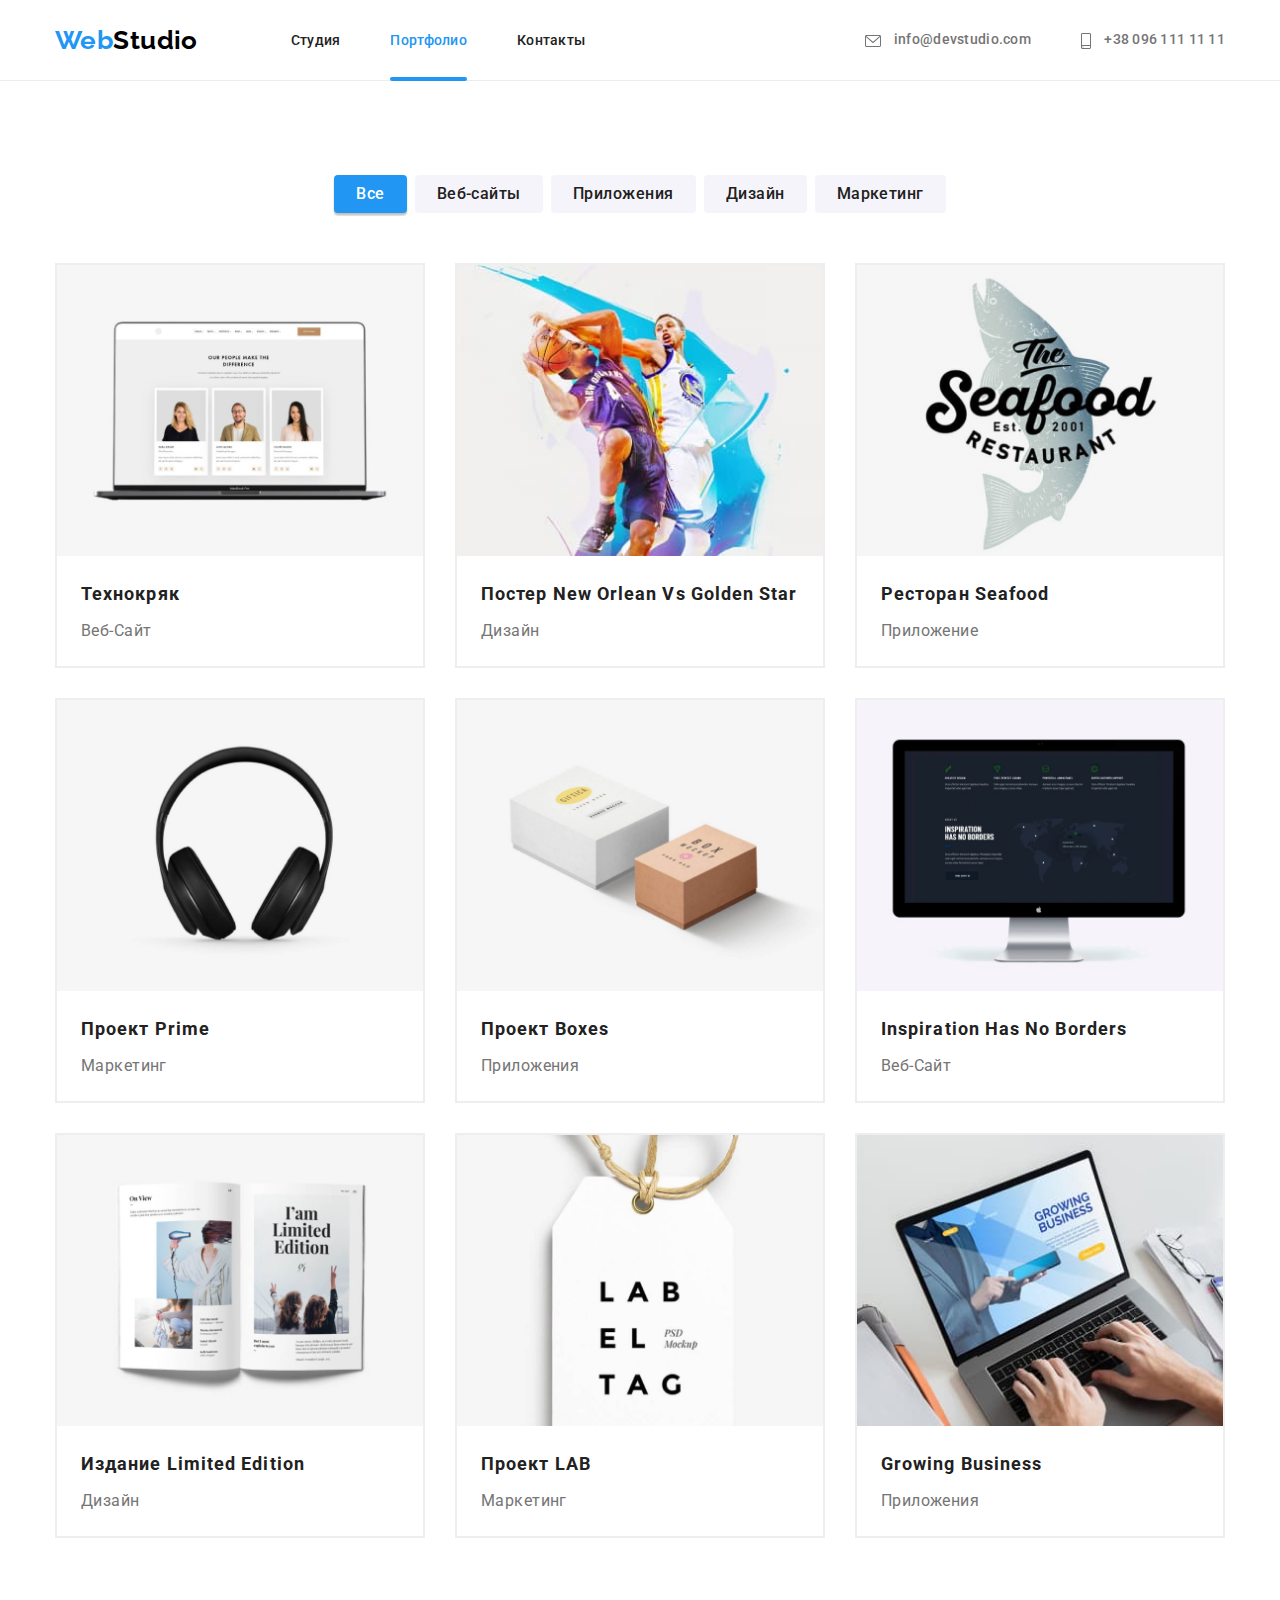
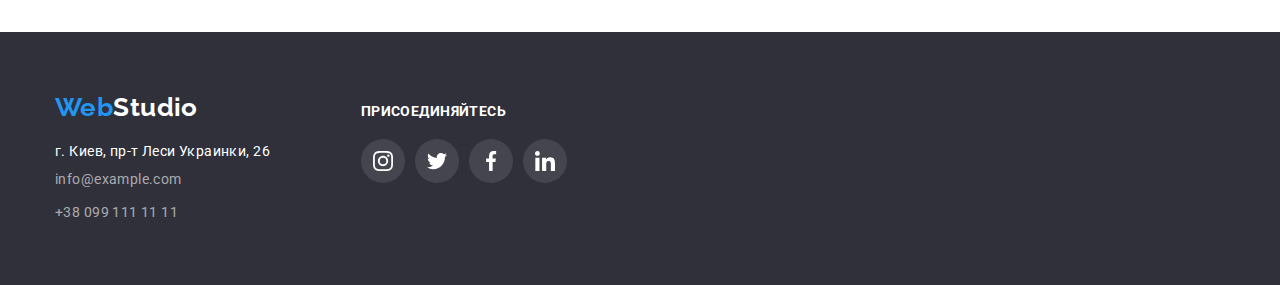
==== pages/portfolio.html @ 18b7f1b2 "project" ====
<!DOCTYPE html>
<html lang="ru">
  <head>
    <meta charset="UTF-8" />
    <meta http-equiv="X-UA-Compatible" content="IE=edge" />
    <meta name="viewport" content="width=device-width, initial-scale=1.0" />
    <title>Портфолио</title>
    <link rel="preconnect" href="https://fonts.gstatic.com" />
    <link
      href="https://fonts.googleapis.com/css2?family=Oleo+Script&family=Raleway:wght@700&family=Roboto:wght@400;500;700&display=swap"
      rel="stylesheet"
    />
    <link
      rel="stylesheet"
      href="https://cdn.jsdelivr.net/npm/modern-normalize@1.0.0/modern-normalize.min.css"
    />
    <link rel="stylesheet" href="../css/variables.css" />
    <link rel="stylesheet" href="../css/style.css" />
  </head>
  <body>
    <header class="header">
      <div class="canvas">
        <div class="container">
          <p class="logo">
            <a class="link" href="../index.html"
              >Web<span class="logoheader-secondpart">Studio</span></a
            >
          </p>
          <nav class="menu">
            <ul class="nav-menu">
              <li class="listitem">
                <a class="link" href="../index.html">Студия</a>
              </li>
              <li class="listitem">
                <a class="link active" href="portfolio.html">Портфолио</a>
              </li>
              <li class="listitem">
                <a class="link" href="#contacts">Контакты</a>
              </li>
            </ul>
          </nav>
          <ul class="listinfo">
            <li class="listitem">
              <a class="link header-info" href="mailto:info@devstudio.com">
                <svg class="mailto" width="16" height="12">
                  <use href="../images/icons.svg#envelope"></use>
                </svg>
                info@devstudio.com</a
              >
            </li>
            <li class="listitem">
              <a class="link header-info" href="tel:+380961111111">
                <svg class="tel" width="10" height="16">
                  <use href="../images/icons.svg#smartphone"></use>
                </svg>
                +38 096 111 11 11</a
              >
            </li>
          </ul>
        </div>
      </div>
    </header>
    <main>
      <section class="section-portfolio">
        <div class="container">
          <h1 class="nonevisible">Наши работы</h1>
          <!-- Группа кнопок для фильтра работ -->
          <ul class="filter-nav">
            <li class="listitem">
              <button class="filter-btn active" type="submit">Все</button>
            </li>
            <li class="listitem">
              <button class="filter-btn" type="submit">Веб-сайты</button>
            </li>
            <li class="listitem">
              <button class="filter-btn" type="submit">Приложения</button>
            </li>
            <li class="listitem">
              <button class="filter-btn" type="submit">Дизайн</button>
            </li>
            <li class="listitem">
              <button class="filter-btn" type="submit">Маркетинг</button>
            </li>
          </ul>
          <!-- Группа карточек с работами -->
          <div class="portfolio-card-container">
            <ul class="portfolio-list">
              <li class="listitem">
                <a href="#">
                  <div class="portfolio-card-img">
                    <img
                      src="../images/portfolio1.jpg"
                      alt="Веб-сайт Технокряк"
                    />
                    <div class="container-overlay">
                      <p class="card-description">
                        Технокряк это современная площадка распространения
                        коронавируса. Компании используют эту платформу для
                        цифрового шпионажа и атак на защищённые сервера
                        конкурентов.
                      </p>
                    </div>
                  </div>
                  <div class="prtfolio-card-content">
                    <h2 class="title">Технокряк</h2>
                    <p class="text">Веб-сайт</p>
                  </div>
                </a>
              </li>
              <li class="listitem">
                <a href="#">
                  <div class="portfolio-card-img">
                    <img
                      src="../images/portfolio2.jpg"
                      alt="Дизайн Постер New Orlean vs Golden Star"
                    />
                    <div class="container-overlay">
                      <p class="card-description">
                        Lorem ipsum dolor sit amet consectetur adipisicing elit.
                        Asperiores, eum quasi consequatur numquam atque
                        voluptatum nemo natus ab. Necessitatibus, asperiores!
                      </p>
                    </div>
                  </div>
                  <div class="prtfolio-card-content">
                    <h2 class="title">Постер New Orlean vs Golden Star</h2>
                    <p class="text">Дизайн</p>
                  </div>
                </a>
              </li>
              <li class="listitem">
                <a href="#">
                  <div class="portfolio-card-img">
                    <img
                      src="../images/portfolio3.jpg"
                      alt="Приложение Ресторан Seafood"
                    />
                    <div class="container-overlay">
                      <p class="card-description">
                        Lorem ipsum dolor sit amet consectetur adipisicing elit.
                        Asperiores, eum quasi consequatur numquam atque
                        voluptatum nemo natus ab. Necessitatibus, asperiores!
                      </p>
                    </div>
                  </div>
                  <div class="prtfolio-card-content">
                    <h2 class="title">Ресторан Seafood</h2>
                    <p class="text">Приложение</p>
                  </div>
                </a>
              </li>
              <li class="listitem">
                <a href="#">
                  <div class="portfolio-card-img">
                    <img
                      src="../images/portfolio4.jpg"
                      alt="Маркетинг Проект Prime"
                    />
                    <div class="container-overlay">
                      <p class="card-description">
                        Lorem ipsum dolor sit amet consectetur adipisicing elit.
                        Asperiores, eum quasi consequatur numquam atque
                        voluptatum nemo natus ab. Necessitatibus, asperiores!
                      </p>
                    </div>
                  </div>
                  <div class="prtfolio-card-content">
                    <h2 class="title">Проект Prime</h2>
                    <p class="text">Маркетинг</p>
                  </div>
                </a>
              </li>
              <li class="listitem">
                <a href="#">
                  <div class="portfolio-card-img">
                    <img
                      src="../images/portfolio5.jpg"
                      alt="Приложение Проект Boxes"
                    />
                    <div class="container-overlay">
                      <p class="card-description">
                        Lorem ipsum dolor sit amet consectetur adipisicing elit.
                        Asperiores, eum quasi consequatur numquam atque
                        voluptatum nemo natus ab. Necessitatibus, asperiores!
                      </p>
                    </div>
                  </div>
                  <div class="prtfolio-card-content">
                    <h2 class="title">Проект Boxes</h2>
                    <p class="text">Приложения</p>
                  </div>
                </a>
              </li>
              <li class="listitem">
                <a href="#">
                  <div class="portfolio-card-img">
                    <img
                      src="../images/portfolio6.jpg"
                      alt="Веб-сайт Inspiration has no Borders"
                    />
                    <div class="container-overlay">
                      <p class="card-description">
                        Lorem ipsum dolor sit amet consectetur adipisicing elit.
                        Asperiores, eum quasi consequatur numquam atque
                        voluptatum nemo natus ab. Necessitatibus, asperiores!
                      </p>
                    </div>
                  </div>
                  <div class="prtfolio-card-content">
                    <h2 class="title">Inspiration has no Borders</h2>
                    <p class="text">Веб-сайт</p>
                  </div>
                </a>
              </li>
              <li class="listitem">
                <a href="#">
                  <div class="portfolio-card-img">
                    <img
                      src="../images/portfolio7.jpg"
                      alt="Дизайн Издание Limited Edition"
                    />
                    <div class="container-overlay">
                      <p class="card-description">
                        Lorem ipsum dolor sit amet consectetur adipisicing elit.
                        Asperiores, eum quasi consequatur numquam atque
                        voluptatum nemo natus ab. Necessitatibus, asperiores!
                      </p>
                    </div>
                  </div>
                  <div class="prtfolio-card-content">
                    <h2 class="title">Издание Limited Edition</h2>
                    <p class="text">Дизайн</p>
                  </div>
                </a>
              </li>
              <li class="listitem">
                <a href="#">
                  <div class="portfolio-card-img">
                    <img
                      src="../images/portfolio8.jpg"
                      alt="Маркетинг Проект LAB"
                    />
                    <div class="container-overlay">
                      <p class="card-description">
                        Lorem ipsum dolor sit amet consectetur adipisicing elit.
                        Asperiores, eum quasi consequatur numquam atque
                        voluptatum nemo natus ab. Necessitatibus, asperiores!
                      </p>
                    </div>
                  </div>
                  <div class="prtfolio-card-content">
                    <h2 class="title">Проект LAB</h2>
                    <p class="text">Маркетинг</p>
                  </div>
                </a>
              </li>
              <li class="listitem">
                <a href="#">
                  <div class="portfolio-card-img">
                    <img
                      src="../images/portfolio9.jpg"
                      alt="Приложение Growing Business"
                    />
                    <div class="container-overlay">
                      <p class="card-description">
                        Lorem ipsum dolor sit amet consectetur adipisicing elit.
                        Asperiores, eum quasi consequatur numquam atque
                        voluptatum nemo natus ab. Necessitatibus, asperiores!
                      </p>
                    </div>
                  </div>
                  <div class="prtfolio-card-content">
                    <h2 class="title">Growing Business</h2>
                    <p class="text">Приложения</p>
                  </div>
                </a>
              </li>
            </ul>
          </div>
        </div>
      </section>
    </main>
    <!-- Section FOOTER -->
    <footer class="footer">
      <div class="canvas">
        <div class="container">
          <div class="footer-block-wrap">
            <p class="logo">
              <a class="link" href="../index.html"
                >Web<span class="logofooter-secondpart">Studio</span></a
              >
            </p>
            <address id="contacts">
              <p class="address-info">г. Киев, пр-т Леси Украинки, 26</p>
              <ul class="listinfo">
                <li class="listitem">
                  <a class="link footer-info" href="mailto:info@example.com"
                    >info@example.com</a
                  >
                </li>
                <li class="listitem">
                  <a class="link footer-info" href="tel:+380991111111"
                    >+38 099 111 11 11</a
                  >
                </li>
              </ul>
            </address>
          </div>
          <div class="footer-block-wrap social">
            <h2 class="title">Присоединяйтесь</h2>
            <ul class="social-footer-list">
              <li class="social-footer-list-item">
                <a href="https://instagram.com">
                  <svg class="social" width="20" height="20">
                    <use href="../images/icons.svg#social-instagram"></use>
                  </svg>
                </a>
              </li>
              <li class="social-footer-list-item">
                <a href="https://twitter.com">
                  <svg class="social" width="20" height="20">
                    <use href="../images/icons.svg#social-twitter"></use>
                  </svg>
                </a>
              </li>
              <li class="social-footer-list-item">
                <a href="https://facebook.com">
                  <svg class="social" width="20" height="20">
                    <use href="../images/icons.svg#social-facebook"></use>
                  </svg>
                </a>
              </li>
              <li class="social-footer-list-item">
                <a href="https://linkedin.com">
                  <svg class="social" width="20" height="20">
                    <use href="../images/icons.svg#social-linkedin"></use>
                  </svg>
                </a>
              </li>
            </ul>
          </div>
        </div>
      </div>
    </footer>
  </body>
</html>
---- css/variables.css ----
:root {
  --basic-textcolor: rgba(117, 117, 117, 1);
  --white-color: rgba(255, 255, 255, 1);
  --accent-color: rgba(33, 150, 243, 1);
  --basic-hcolor: rgba(33, 33, 33, 1);
  --footter-acolor: rgba(255, 255, 255, 0.6);
  --footter-acolor-10: rgba(255, 255, 255, 0.1);
  --accent-bgcolor: rgba(47, 48, 58, 1);
  --accent-bgcolor-40: rgba(47, 48, 58, 0.4);
  --accent-bgcolor-80: rgba(47, 48, 58, 0.8);
  --section-bgcolor: rgba(245, 244, 250, 1);
  --logoheader-second-color: rgba(0, 0, 0, 1);
  --logofooter-second-color: rgba(255, 255, 255, 1);
  --border-cards-color: rgba(238, 238, 238, 1);
  --border-header-color: rgba(236, 236, 236, 1);
  --social-color: rgba(175, 177, 184, 1);
  --width-container: 1200px;
  --width-canvas: 1600px;
  --height-canvas: 600px;
  --min-indent: 30px;
  --card-shadow: 0px 2px 1px -1px rgba(0, 0, 0, 0.2),
    0px 1px 1px 0px rgba(0, 0, 0, 0.14), 0px 1px 3px 0px rgba(0, 0, 0, 0.12);
  --timing-transition: cubic-bezier(0.4, 0, 0.2, 1);
}

/* 
Черный лого rgba(0,0,0,1);
акцент rgba(33,150,243,1);
неактивный меню rgba(33,33,33,1);
неактивная ссылка rgba(117,117,117,1);
Основной белый rgba(255,255,255,1);
border: 1px solid 236,236,236,1
 */
---- css/style.css ----
/* font-family: 'Oleo Script', cursive;
font-family: 'Raleway', sans-serif; */
/* 
* {
  outline: 1px solid tomato;
} */

body {
  font-family: 'Roboto', sans-serif;
  font-weight: 400;
  font-size: 14px;
  line-height: 1.143;
  letter-spacing: 0.03em;
  color: var(--basic-textcolor);
}

img {
  display: block;
  max-width: 100%;
  height: auto;
}

/* reset style for tags and base classes*/

body h1,
body h2,
body h3,
body h4,
body h5,
body h6,
body p,
body ul {
  padding: 0;
  margin: 0;
  margin-block-start: 0;
  margin-block-end: 0;
}

address {
  font-style: normal;
}

.listitem {
  list-style: none;
}

.link {
  text-decoration: none;
  outline: none;
}

/* Style general container */
/* container */
.canvas {
  max-width: 100%;
  min-width: var(--width-container);
  margin: 0 auto;
}

.container {
  width: var(--width-container);
  padding: 94px 15px;
  margin: 0 auto;
}

/* general style section */
.base-title {
  margin-bottom: 50px;
  font-weight: 700;
  color: var(--basic-hcolor);
  font-size: 36px;
  line-height: 1.17;
  text-align: center;
}

.title {
  font-weight: 700;
  color: var(--basic-hcolor);
  text-transform: uppercase;
}

.text {
  line-height: 1.71;
}

/* general HEADER and FOOTTER sections: logo, menu, contact*/
.header > .canvas {
  border-bottom: 1px solid var(--border-header-color);
}

.header .container {
  padding-top: 0;
  padding-bottom: 0;
  display: flex;
  align-items: center;
  min-height: 80px;
}

.logo {
  margin-right: 93px;
}

.logo .link {
  font-family: 'Raleway', sans-serif;
  color: var(--accent-color);
  font-weight: 700;
  font-size: 26px;
  line-height: 1.19;
  outline: none;
}

.logo .link:focus {
  box-shadow: 0 0 0 3px var(--accent-color);
}

.logoheader-secondpart {
  color: var(--logoheader-second-color);
}

.logofooter-secondpart {
  color: var(--logofooter-second-color);
}

/* style header lists for menu and contact-info*/
.nav-menu {
  display: flex;
  align-items: center;
}

.nav-menu .listitem {
  position: relative;
}

.nav-menu .listitem:not(:first-child) {
  margin-left: 50px;
}

.menu .link {
  display: inline-block;
  padding-top: 32px;
  padding-bottom: 32px;
  color: var(--basic-hcolor);
  font-weight: 500;
  letter-spacing: 0.02em;
  outline: none;
}

.menu .link::after {
  content: '';
  display: block;
  position: absolute;
  width: 100%;
  height: 4px;
  border-radius: 2px;
  bottom: -1px;
  right: 0;
  background: var(--accent-color);
  transform: scaleX(0);
  transition-property: transform;
  transition-duration: 250ms;
  transition-timing-function: var(--timing-transition);
}

.header .listinfo {
  display: flex;
  margin-left: auto;
}

.header .listinfo .listitem:not(:last-child) {
  margin-right: 50px;
}

.menu .link:hover,
.listinfo .link:hover,
.menu .link:focus,
.listinfo .link:focus {
  color: var(--accent-color);
}

.menu .link:not(.active):hover::after,
.menu .link:not(.active):focus::after {
  content: '';
  display: block;
  transform: scaleX(1);
}

/* .menu .link:focus,
.listinfo .link:focus {
  box-shadow: 0 0 0 3px var(--accent-color);
} */

.menu .link.active {
  color: var(--accent-color);
}

.menu .link.active::after {
  content: '';
  width: 100%;
  transform: scaleX(1);
}

.listitem .header-info {
  display: block;
  font-weight: 500;
  letter-spacing: 0.02em;
  color: var(--basic-textcolor);
}

.mailto {
  margin-right: 10px;
  vertical-align: middle;
  fill: currentColor;
}

.tel {
  margin-right: 10px;
  vertical-align: middle;
  fill: currentColor;
}

/* style main section */

/* section Hero  */

.hero > .canvas {
  background-image: linear-gradient(
    to right,
    var(--accent-bgcolor-40),
    var(--accent-bgcolor-40)
  );
}

.hero > .canvas > .background {
  max-width: var(--width-canvas);
  min-height: var(--height-canvas);
  margin: 0 auto;
  background-position: 50% 50%;
  background-repeat: no-repeat;
  background-size: cover;
  background-image: linear-gradient(
      to right,
      var(--accent-bgcolor-40),
      var(--accent-bgcolor-40)
    ),
    url(../images/hero-background.jpg);
}

.hero .container {
  padding: 200px 0;
}

.tagline {
  display: block;
  margin-bottom: 30px;
  color: var(--white-color);
  font-weight: 900;
  font-size: 44px;
  line-height: 1.36;
  text-align: center;
  letter-spacing: 0.06em;
  text-transform: uppercase;
}

.btn-order {
  display: block;
  padding: 10px 32px;
  margin: 0 auto;
  font-weight: 700;
  font-size: 16px;
  line-height: 1.86;
  text-align: center;
  letter-spacing: 0.06em;
  background: var(--accent-color);
  color: var(--white-color);
  border-radius: 4px;
  border-style: none;
}

/* style section feuture */

.features .list {
  display: flex;
  flex-wrap: wrap;
  justify-content: space-between;
}

.nonevisible {
  display: none;
}

.features .title {
  margin-bottom: 10px;
}

.features .listitem {
  width: 270px;
}

.features .listitem > .thumb {
  width: 100%;
  height: 120px;
  margin-bottom: 30px;
  display: flex;
  justify-content: center;
  align-items: center;
  background-color: var(--section-bgcolor);
  border-radius: 4px;
}

/* style section portfolio */

.portfolio .container {
  padding-top: 0;
}

.portfolio .container-overlay {
  position: absolute;
  left: 0;
  bottom: 0;
  width: 100%;
  background-image: linear-gradient(
    to right,
    var(--accent-bgcolor-80),
    var(--accent-bgcolor-80)
  );
}

.portfolio .list {
  display: flex;
  flex-wrap: wrap;
  justify-content: space-between;
}

.portfolio .listitem {
  position: relative;
}

/* .portfolio .title {
  font-weight: 700;
  font-size: 18px;
  line-height: 2;
  letter-spacing: 0.06em;
  text-transform: capitalize;
} */

.portfolio .container-overlay > .title {
  padding: 27px 0;
  text-align: center;
  font-size: 14px;
  color: var(--white-color);
}

/* .portfolio .text {
  font-size: 16px;
  line-height: 1.88;
  text-transform: capitalize;
} */

/* style section ourteam */

.ourteam .list {
  display: flex;
  flex-wrap: wrap;
  justify-content: space-between;
}

.ourteam .listitem {
  text-align: center;
  border-style: hidden;
  border-width: 1px;
  border-radius: 0px 0px 4px 4px;
  box-shadow: var(--card-shadow);
}

.ourteam .image {
  display: block;
}

.ourteam .title {
  margin-bottom: 10px;
  display: block;
  font-weight: 500;
  font-size: 16px;
  line-height: 1.19;
  text-transform: capitalize;
}

.ourteam .text {
  display: block;
  margin-bottom: 16px;
  font-size: 16px;
  line-height: 1.19;
  text-transform: capitalize;
}

.ourteam {
  min-width: var(--width-container);
  background-color: var(--section-bgcolor);
}

.ourteam-card-content {
  padding: var(--min-indent);
  background-color: var(--white-color);
}

.social-card-list {
  display: flex;
  justify-content: space-around;
  flex-basis: 100%;
  list-style: none;
  color: var(--social-color);
}

.social-card-list-item > a {
  display: inline-flex;
  align-items: center;
  justify-content: center;
  width: 44px;
  height: 44px;
  border-radius: 50%;
  color: var(--social-color);
  outline: none;
  transition: background-color 250ms var(--timing-transition),
    color 250ms var(--timing-transition);
}

.social-card-list-item > a:hover {
  background-color: var(--accent-color);
  color: var(--white-color);
}

.social-card-list-item > a:focus {
  background-color: var(--accent-color);
  color: var(--white-color);
}

.social-card-list .social {
  fill: currentColor;
}

/* style for section clients */
.clients .list {
  display: flex;
  flex-wrap: wrap;
  justify-content: flex-start;
  margin-top: calc(-1 * var(--min-indent));
  margin-left: calc(-1 * var(--min-indent));
}

.clients .listitem {
  height: 90px;
  flex-basis: calc(100% / 6 - var(--min-indent));
  margin-top: var(--min-indent);
  margin-left: var(--min-indent);
  outline: none;
}

.clients .item-wrap {
  height: 100%;
  display: flex;
  justify-content: center;
  align-items: center;
  outline: none;
}

.clients .listitem > a {
  display: inline-block;
  width: 100%;
  height: 100%;
  text-decoration: none;
  color: inherit;
  outline: none;
  border: 1px solid var(--social-color);
  box-sizing: border-box;
  border-radius: 4px;
  box-shadow: none;
  transition: background-color 250ms var(--timing-transition),
    color 250ms var(--timing-transition),
    box-shadow 250ms var(--timing-transition);
}

.clients .listitem > a:hover {
  color: var(--accent-color);
  border-color: var(--accent-color);
}

.clients .listitem > a:focus {
  color: var(--accent-color);
  box-sizing: border-box;
  border: 0;
  box-shadow: 0 0 0 1px var(--accent-color);
}

.clients-ico {
  fill: currentColor;
}

/* style for footer */
.footer {
  min-width: var(--width-container);
  background-color: var(--accent-bgcolor);
}

.footer .container {
  display: flex;
  align-items: baseline;
  padding-bottom: 60px;
  padding-top: 60px;
}

.footer .container .footer-block-wrap:not(:first-child) {
  width: 206px;
}

.footer .container .footer-block-wrap:not(:last-child) {
  margin-right: 70px;
}

.footer .logo {
  margin-bottom: 20px;
}

.footer .address-info {
  display: block;
  margin-bottom: 9px;
  color: var(--white-color);
}

.footer .footer-info {
  display: inline-block;
}

.footer .listitem {
  display: block;
}

.footer .listinfo .listitem:not(:last-child) {
  margin-bottom: 9px;
}

.listitem .footer-info {
  line-height: 1.71;
  color: var(--footter-acolor);
}

.footer .container .footer-block-wrap .title {
  display: inline-flex;
  margin-bottom: 20px;
  font-size: 14px;
  letter-spacing: 0.03em;
  color: var(--white-color);
}

.footer .container .social-footer-list {
  display: flex;
  justify-content: space-between;
  flex-basis: 100%;
  list-style: none;
  color: var(--social-color);
}

.social-footer-list-item > a {
  display: inline-flex;
  align-items: center;
  justify-content: center;
  width: 44px;
  height: 44px;
  border-radius: 50%;
  background-color: var(--footter-acolor-10);
  color: var(--white-color);
  outline: none;
  transition: background-color 250ms var(--timing-transition);
}

.social-footer-list-item > a:hover {
  background-color: var(--accent-color);
}

.social-footer-list-item > a:focus {
  background-color: var(--accent-color);
  color: var(--white-color);
}

.social-footer-list .social {
  fill: currentColor;
}

/* only potfolio pages */

.section-portfolio .filter-nav {
  display: flex;
  justify-content: center;
  margin-bottom: 50px;
}

.section-portfolio .filter-nav .listitem:not(:first-child) {
  margin-left: 8px;
}

.section-portfolio .listitem .filter-btn {
  min-height: 38px;
  padding: 6px 22px;
  border-style: none;
  border-radius: 4px;
  background-color: var(--section-bgcolor);
  color: var(--basic-hcolor);
  font-family: 'Roboto', sans-serif;
  font-weight: 500;
  font-size: 16px;
  line-height: 1.63;
  text-align: center;
  letter-spacing: 0.03em;
  outline: none;
  box-shadow: none;
  transition: background-color 250ms var(--timing-transition),
    color 250ms var(--timing-transition),
    box-shadow 250ms var(--timing-transition);
}

.filter-nav .filter-btn:hover,
.filter-nav .filter-btn:focus {
  background-color: var(--accent-color);
  color: var(--white-color);
  box-shadow: 0px 3px 1px rgba(0, 0, 0, 0.1), 0px 1px 2px rgba(0, 0, 0, 0.08),
    0px 2px 2px rgba(0, 0, 0, 0.12);
}

.filter-nav .filter-btn.active {
  background-color: var(--accent-color);
  color: var(--white-color);
  box-shadow: 0px 3px 1px rgba(0, 0, 0, 0.1), 0px 1px 2px rgba(0, 0, 0, 0.08),
    0px 2px 2px rgba(0, 0, 0, 0.12);
}

.portfolio-list {
  display: flex;
  flex-wrap: wrap;
  justify-content: flex-start;
  margin-top: calc(-1 * var(--min-indent));
  margin-left: calc(-1 * var(--min-indent));
}

.portfolio-list .listitem {
  flex-basis: calc(100% / 3 - var(--min-indent));
  margin-top: var(--min-indent);
  margin-left: var(--min-indent);
  border: 1px solid #eeeeee;
}

.prtfolio-card-content {
  padding: 20px 24px;
}

.portfolio-card-container .listitem > a {
  display: inline-block;
  height: 100%;
  outline: none;
  text-decoration: none;
  border: 1px solid #eeeeee;
  box-shadow: none;
  transition: box-shadow 250ms var(--timing-transition);
}

.portfolio-card-img {
  position: relative;
  overflow: hidden;
}

.portfolio-card-img > .container-overlay {
  position: absolute;
  width: 100%;
  height: 100%;
  bottom: 0;
  left: 0;
  display: flex;
  align-items: center;
  justify-content: center;
  background-color: var(--accent-color);
  transform: translatey(200%);
  transition: transform 250ms var(--timing-transition);
}

.portfolio-card-container .card-description {
  padding: 0 24px;
  color: var(--white-color);
  font-weight: 400;
  font-size: 18px;
  line-height: 1.56;
  letter-spacing: 0.03em;
}

.portfolio-card-container .listitem > a:hover,
.portfolio-card-container .listitem > a:focus {
  box-sizing: border-box;
  box-shadow: 0px 1px 1px rgba(0, 0, 0, 0.12), 0px 4px 4px rgba(0, 0, 0, 0.06),
    1px 4px 6px rgba(0, 0, 0, 0.16);
}

.portfolio-card-container .listitem > a:hover .container-overlay,
.portfolio-card-container .listitem > a:focus .container-overlay {
  transform: translatey(0);
}

.portfolio-list .title {
  margin-bottom: 4px;
  font-weight: 700;
  font-size: 18px;
  line-height: 2;
  letter-spacing: 0.06em;
  text-transform: capitalize;
}

.portfolio-list .text {
  font-size: 16px;
  line-height: 1.88;
  text-transform: capitalize;
  color: var(--basic-textcolor);
}

.backdrop {
  position: fixed;
  top: 0;
  left: 0;
  width: 100%;
  height: 100%;
  background-color: rgba(0, 0, 0, 0.2);
  opacity: 1;
  transition: opacity 250ms var(--timing-transition);
  cursor: not-allowed;
}

.backdrop.is-hidden {
  opacity: 0;
  pointer-events: none;
}

.backdrop.is-hidden .modal-order {
  transform: translate(-50%, -50%) scale(0.9);
  box-shadow: none;
}

.modal-order {
  position: absolute;
  top: 50%;
  left: 50%;
  height: 581px;
  width: 528px;
  padding: 8px;
  background-color: var(--white-color);
  box-shadow: 0px 1px 3px rgba(0, 0, 0, 0.12), 0px 1px 1px rgba(0, 0, 0, 0.14),
    0px 2px 1px rgba(0, 0, 0, 0.2);
  border-radius: 4px;

  transform: translate(-50%, -50%) scale(1);
  transition: transform 250ms var(--timing-transition),
    box-shadow 250ms var(--timing-transition);
  cursor: auto;
}

.modal-btn-close {
  position: absolute;
  top: 8px;
  right: 8px;
  padding: 0;
  margin: 0;
  border-radius: 50%;
  outline: none;
  border: none;
  box-shadow: none;
  background-color: transparent;
}
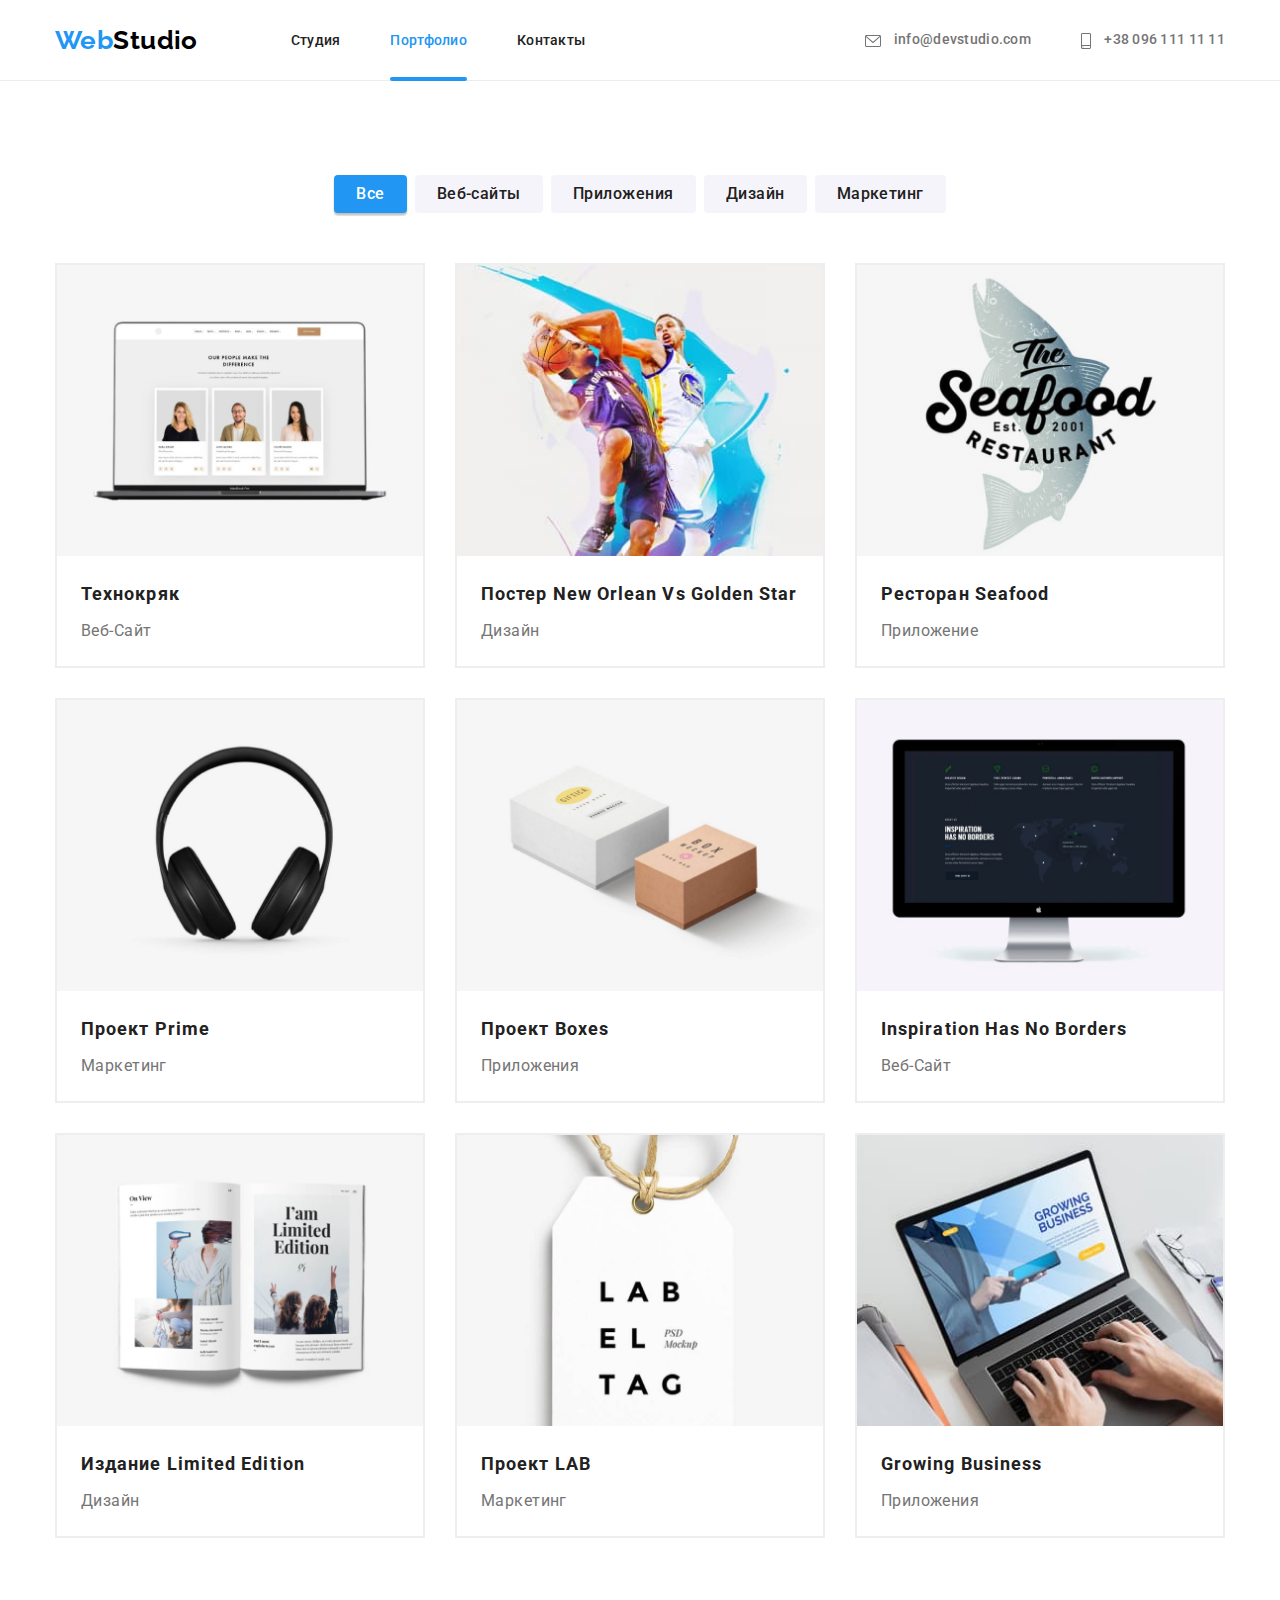
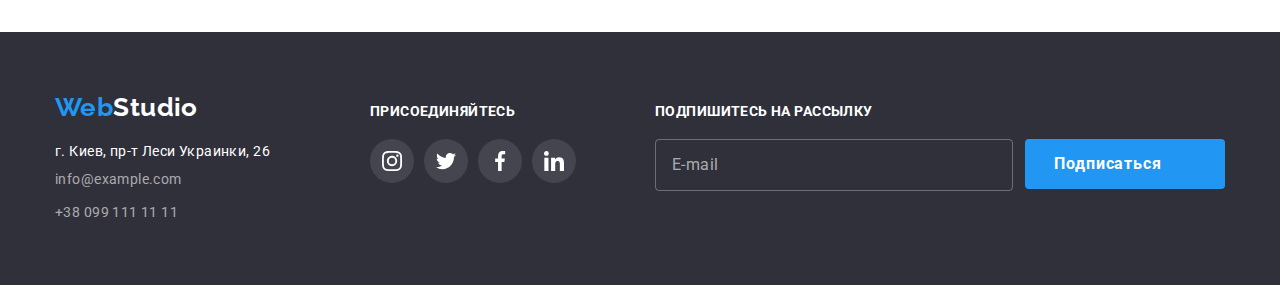
==== commit 52ea7118: "project" ====
--- a/pages/portfolio.html
+++ b/pages/portfolio.html
@@ -63,7 +63,7 @@
     <main>
       <section class="section-portfolio">
         <div class="container">
-          <h1 class="nonevisible">Наши работы</h1>
+          <h1 class="sr-only">Наши работы</h1>
           <!-- Группа кнопок для фильтра работ -->
           <ul class="filter-nav">
             <li class="listitem">
@@ -264,8 +264,20 @@
                     <div class="container-overlay">
                       <p class="card-description">
                         Lorem ipsum dolor sit amet consectetur adipisicing elit.
-                        Asperiores, eum quasi consequatur numquam atque
-                        voluptatum nemo natus ab. Necessitatibus, asperiores!
+                        Consectetur, quam repellat cumque expedita quaerat
+                        eveniet libero assumenda enim voluptatibus fugiat
+                        officiis. Neque minima nulla, qui numquam placeat
+                        tempora porro! Soluta mollitia doloremque ipsam deleniti
+                        deserunt nostrum consequatur pariatur error eaque
+                        laboriosam laborum alias quis dolor autem perspiciatis
+                        natus quaerat eos doloribus, ex optio excepturi. Qui
+                        facere temporibus inventore asperiores atque tempora
+                        ratione neque eum, eaque expedita sed non omnis corrupti
+                        corporis dicta veniam illum, harum rem numquam
+                        laudantium dignissimos laboriosam esse. Officia ut
+                        reprehenderit ipsa saepe ex sequi? Nisi ducimus
+                        voluptates perferendis quidem expedita repudiandae
+                        explicabo omnis necessitatibus dolores ipsa.
                       </p>
                     </div>
                   </div>
@@ -339,6 +351,22 @@
               </li>
             </ul>
           </div>
+          <div class="footer-block-wrap">
+            <h2 class="title">Подпишитесь на рассылку</h2>
+            <form class="form-subscribe">
+              <input
+                type="email"
+                name="input-email"
+                class="input-email"
+                placeholder="E-mail"
+              />
+              <button type="submit" class="btn-submit btn-with-icon-before">
+                Подписаться<svg class="btn-icon" width="24" height="24">
+                  <use href="./images/icons.svg#icon-send"></use>
+                </svg>
+              </button>
+            </form>
+          </div>
         </div>
       </div>
     </footer>
--- a/css/variables.css
+++ b/css/variables.css
@@ -1,5 +1,6 @@
 :root {
   --basic-textcolor: rgba(117, 117, 117, 1);
+  --basic-textcolor-50: rgba(117, 117, 117, 0.5);
   --white-color: rgba(255, 255, 255, 1);
   --accent-color: rgba(33, 150, 243, 1);
   --basic-hcolor: rgba(33, 33, 33, 1);
--- a/css/style.css
+++ b/css/style.css
@@ -36,6 +36,11 @@
   margin-block-end: 0;
 }
 
+input {
+  font-family: 'Roboto', sans-serif;
+  font-weight: 400;
+}
+
 address {
   font-style: normal;
 }
@@ -47,6 +52,32 @@
 .link {
   text-decoration: none;
   outline: none;
+}
+
+.btn-submit {
+  display: block;
+  min-width: 200px;
+  height: 50px;
+  margin: 0;
+  padding: 0;
+  text-align: center;
+  font-weight: 700;
+  font-size: 16px;
+  line-height: 1.86;
+  letter-spacing: 0.06em;
+  background: var(--accent-color);
+  color: var(--white-color);
+  border-radius: 4px;
+  border-style: none;
+  box-shadow: none;
+  cursor: pointer;
+  outline: none;
+  transition: box-shadow 250ms var(--timing-transition);
+}
+
+.btn-submit:focus,
+.btn-submit:hover {
+  box-shadow: 0px 4px 4px rgba(0, 0, 0, 0.15);
 }
 
 /* Style general container */
@@ -220,7 +251,11 @@
 
 /* style main section */
 
-/* section Hero  */
+/* ------- 
+
+section Hero 
+
+ ------- */
 
 .hero > .canvas {
   background-image: linear-gradient(
@@ -249,6 +284,10 @@
   padding: 200px 0;
 }
 
+.hero .btn-submit {
+  margin: 0 auto;
+}
+
 .tagline {
   display: block;
   margin-bottom: 30px;
@@ -261,21 +300,6 @@
   text-transform: uppercase;
 }
 
-.btn-order {
-  display: block;
-  padding: 10px 32px;
-  margin: 0 auto;
-  font-weight: 700;
-  font-size: 16px;
-  line-height: 1.86;
-  text-align: center;
-  letter-spacing: 0.06em;
-  background: var(--accent-color);
-  color: var(--white-color);
-  border-radius: 4px;
-  border-style: none;
-}
-
 /* style section feuture */
 
 .features .list {
@@ -284,8 +308,13 @@
   justify-content: space-between;
 }
 
-.nonevisible {
-  display: none;
+.sr-only {
+  position: absolute;
+  left: -10000px;
+  top: auto;
+  width: 1px;
+  height: 1px;
+  overflow: hidden;
 }
 
 .features .title {
@@ -495,7 +524,12 @@
   fill: currentColor;
 }
 
-/* style for footer */
+/* ------
+
+STYLE FOR FOOTER
+
+------*/
+
 .footer {
   min-width: var(--width-container);
   background-color: var(--accent-bgcolor);
@@ -504,16 +538,9 @@
 .footer .container {
   display: flex;
   align-items: baseline;
+  justify-content: space-between;
   padding-bottom: 60px;
   padding-top: 60px;
-}
-
-.footer .container .footer-block-wrap:not(:first-child) {
-  width: 206px;
-}
-
-.footer .container .footer-block-wrap:not(:last-child) {
-  margin-right: 70px;
 }
 
 .footer .logo {
@@ -557,6 +584,10 @@
   flex-basis: 100%;
   list-style: none;
   color: var(--social-color);
+}
+
+.social-footer-list > .social-footer-list-item:not(:last-child) {
+  margin-right: 10px;
 }
 
 .social-footer-list-item > a {
@@ -585,7 +616,47 @@
   fill: currentColor;
 }
 
-/* only potfolio pages */
+.form-subscribe {
+  display: flex;
+  justify-content: baseline;
+}
+
+.form-subscribe > .input-email {
+  padding: 15px 16px;
+  min-height: 50px;
+  min-width: 358px;
+  color: rgba(255, 255, 255, 0.6);
+  font-size: 16px;
+  line-height: 1.25;
+  letter-spacing: 0.03em;
+  background-color: transparent;
+  border: 1px solid rgba(255, 255, 255, 0.3);
+  border-radius: 4px;
+  outline: none;
+}
+
+.form-subscribe > .input-email::placeholder {
+  color: rgba(255, 255, 255, 0.6);
+  font-size: 16px;
+  line-height: 1.25;
+  letter-spacing: 0.03em;
+}
+
+.form-subscribe > .btn-submit {
+  margin-left: 12px;
+}
+
+.btn-with-icon-before > .btn-icon {
+  vertical-align: middle;
+  margin-left: 10px;
+  fill: currentColor;
+}
+
+/*-------
+ 
+ONLY PORTFOLIO PAGES 
+ 
+ -------*/
 
 .section-portfolio .filter-nav {
   display: flex;
@@ -717,6 +788,12 @@
   color: var(--basic-textcolor);
 }
 
+/* -------
+
+BACKDROP WITH MODAL WINDOW
+
+  ------- */
+
 .backdrop {
   position: fixed;
   top: 0;
@@ -745,7 +822,7 @@
   left: 50%;
   height: 581px;
   width: 528px;
-  padding: 8px;
+  padding: 40px;
   background-color: var(--white-color);
   box-shadow: 0px 1px 3px rgba(0, 0, 0, 0.12), 0px 1px 1px rgba(0, 0, 0, 0.14),
     0px 2px 1px rgba(0, 0, 0, 0.2);
@@ -768,4 +845,86 @@
   border: none;
   box-shadow: none;
   background-color: transparent;
-}
+  color: #000;
+  cursor: pointer;
+  transition: color 250ms var(--timing-transition);
+}
+
+.modal-btn-close:focus,
+.modal-btn-close:hover {
+  color: var(--accent-color);
+}
+
+.modal-form {
+  min-width: 100%;
+  min-height: 100%;
+}
+
+.modal-form > .form-title {
+  display: block;
+  min-width: 100%;
+  margin-bottom: 12px;
+  text-align: center;
+  font-size: 20px;
+  font-weight: 700;
+  line-height: 1.15;
+  letter-spacing: 0.03em;
+  color: var(--basic-hcolor);
+}
+
+.modal-form > .modal-input {
+  display: block;
+  min-width: 100%;
+  min-height: 40px;
+  margin-bottom: 10px;
+  padding: 12px 15px 12px 42px;
+  border-width: 1px;
+  border-style: solid;
+  border-color: rgba(33, 33, 33, 0.2);
+  box-sizing: border-box;
+  border-radius: 4px;
+  outline: none;
+  transition: border-color 250ms var(--timing-transition);
+}
+
+.modal-form > .modal-input:hover,
+.modal-form > .modal-input:focus {
+  border-color: var(--accent-color);
+}
+
+.modal-form > .modal-input.modal-textarea {
+  min-height: 120px;
+  margin-bottom: 0;
+  padding-left: 17px;
+  font-size: 14px;
+  font-weight: 400;
+  line-height: 1.143;
+  letter-spacing: 0.01em;
+  color: var(--basic-textcolor);
+  resize: none;
+}
+
+.modal-form > .modal-input.modal-textarea::placeholder {
+  color: var(--basic-textcolor-50);
+}
+
+.modal-form > .modal-lable {
+  display: block;
+  min-width: 100%;
+  margin-bottom: 4px;
+  font-size: 12px;
+  font-weight: 400;
+  line-height: 1.167;
+  letter-spacing: 0.01em;
+  color: var(--basic-textcolor);
+}
+
+.modal-container-accept-terms {
+  min-width: 100%;
+  margin-top: 20px;
+  margin-bottom: 30px;
+}
+
+.modal-form > .btn-submit {
+  margin: 0 auto;
+}
